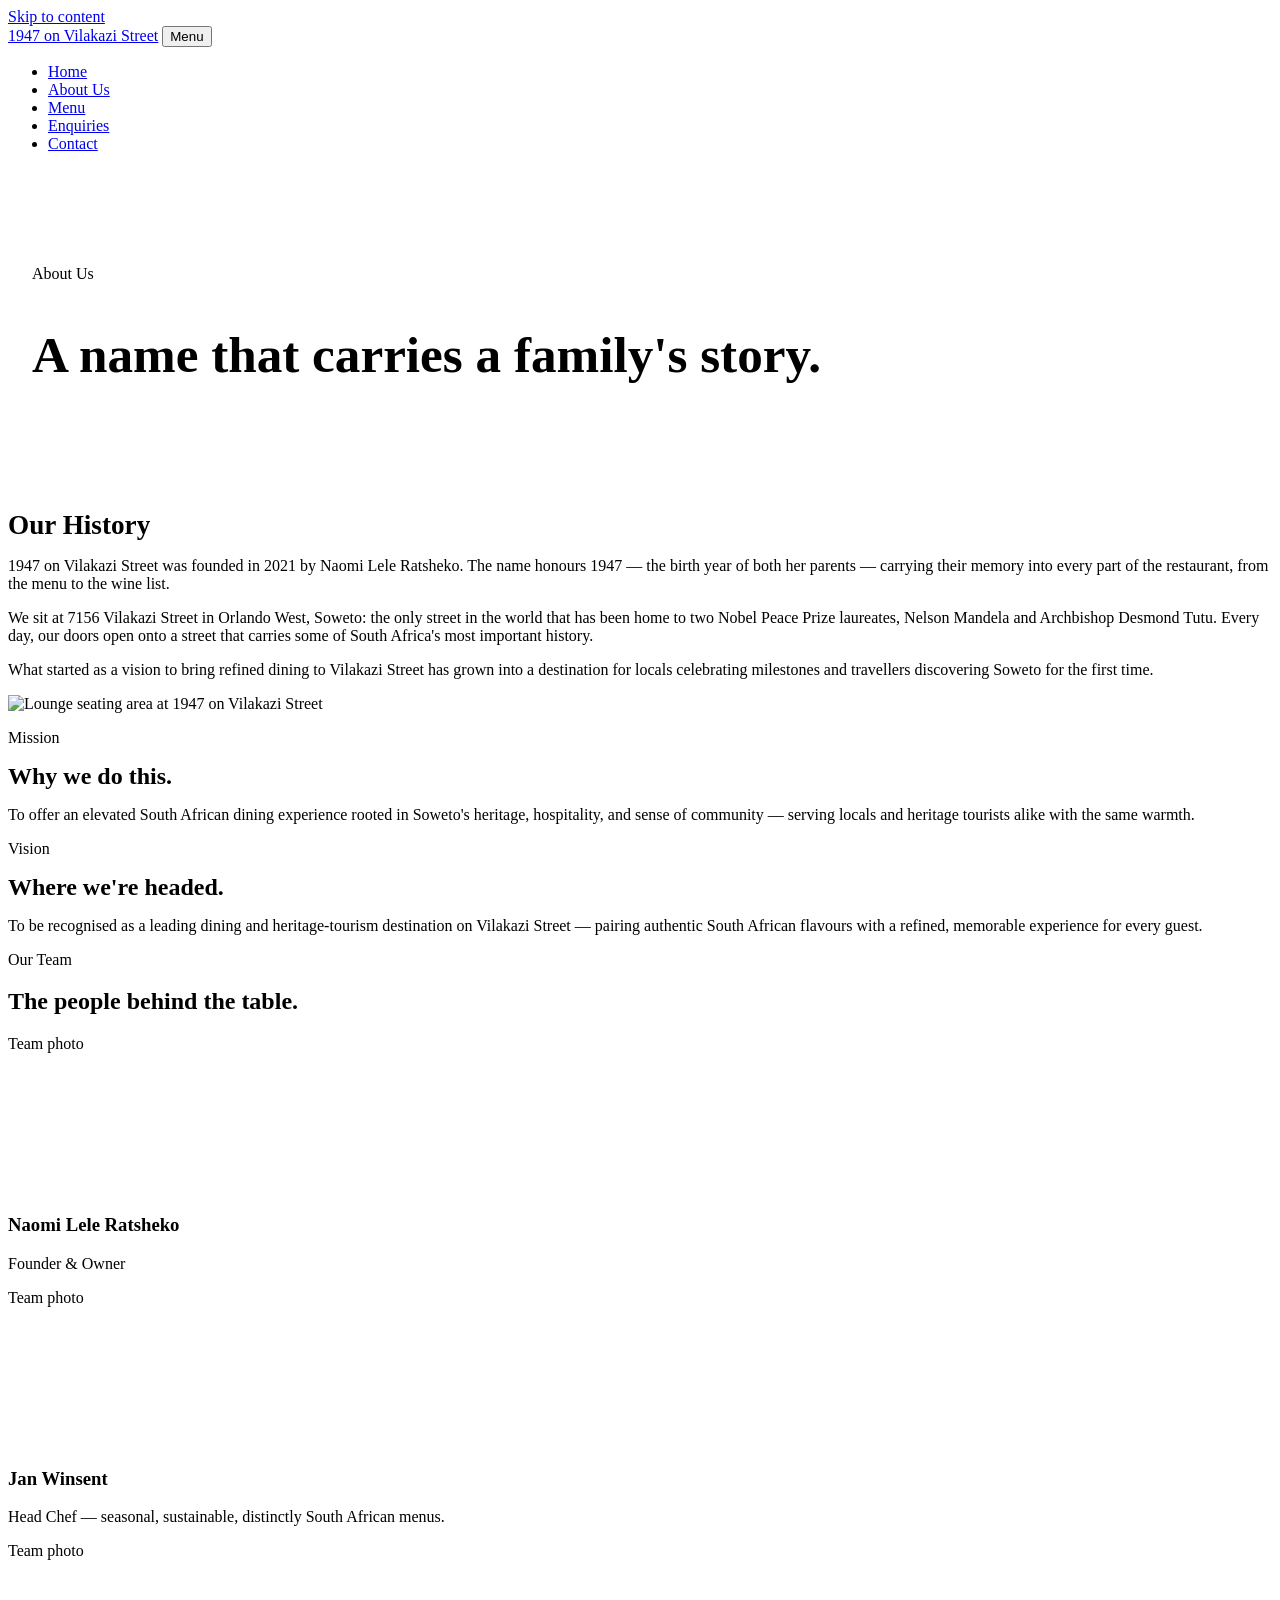
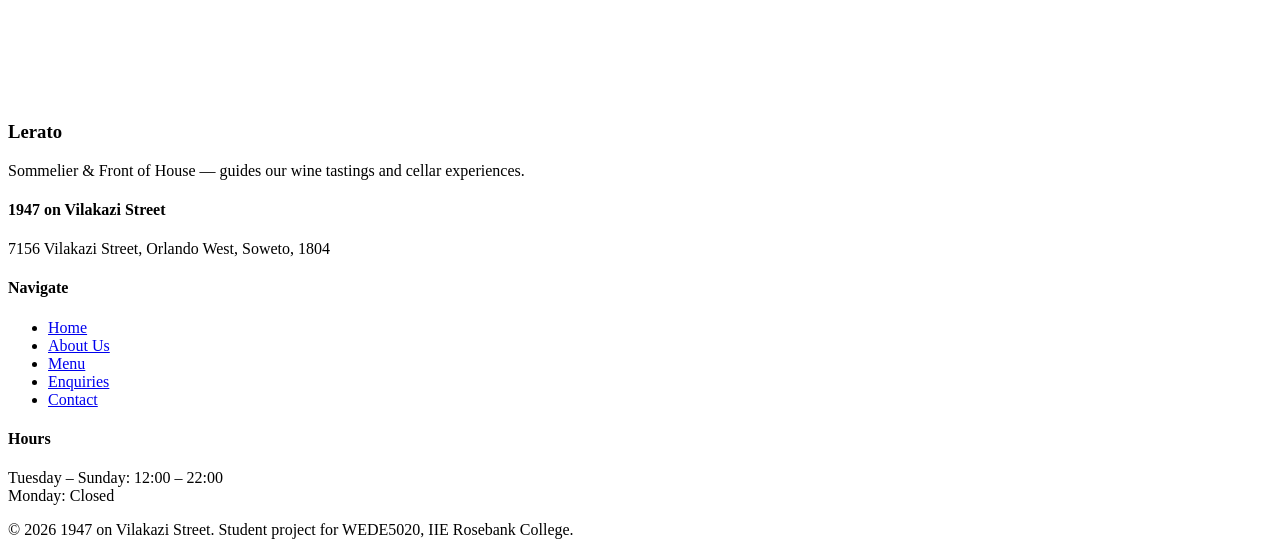
==== about.html @ f9e855d2 "Add files via upload" ====
<!DOCTYPE html>
<html lang="en">
<head>
<meta charset="UTF-8">
<meta name="viewport" content="width=device-width, initial-scale=1.0">
<title>About Us | 1947 on Vilakazi Street</title>
<meta name="description" content="The story behind 1947 on Vilakazi Street — founded in 2021 on Soweto's historic Vilakazi Street.">
<link rel="stylesheet" href="css/styles.css">
</head>
<body>

<a href="#main" class="skip-link">Skip to content</a>

<header class="site-header">
  <nav class="nav">
    <a href="index.html" class="brand"><span class="brand-year">1947</span> on Vilakazi Street</a>
    <button class="nav-toggle" aria-expanded="false" aria-controls="navLinks">Menu</button>
    <ul class="nav-links" id="navLinks">
      <li><a href="index.html">Home</a></li>
      <li><a href="about.html" aria-current="page">About Us</a></li>
      <li><a href="menu.html">Menu</a></li>
      <li><a href="enquiry.html">Enquiries</a></li>
      <li><a href="contact.html">Contact</a></li>
    </ul>
  </nav>
</header>

<main id="main">

  <section class="hero" style="padding:80px 24px 60px;">
    <div class="hero-inner">
      <p class="eyebrow">About Us</p>
      <h1 style="font-size:clamp(2rem,4.5vw,3.2rem);">A name that carries a family's story.</h1>
    </div>
  </section>

  <section>
    <div class="wrap">
      <div class="grid grid-2" style="align-items:start;">
        <div>
          <h2 style="font-family:var(--font-display); color:var(--burgundy-dark); font-size:1.7rem; margin-bottom:16px;">Our History</h2>
          <p style="margin-bottom:16px;">1947 on Vilakazi Street was founded in 2021 by Naomi Lele Ratsheko. The name honours 1947 — the birth year of both her parents — carrying their memory into every part of the restaurant, from the menu to the wine list.</p>
          <p style="margin-bottom:16px;">We sit at 7156 Vilakazi Street in Orlando West, Soweto: the only street in the world that has been home to two Nobel Peace Prize laureates, Nelson Mandela and Archbishop Desmond Tutu. Every day, our doors open onto a street that carries some of South Africa's most important history.</p>
          <p>What started as a vision to bring refined dining to Vilakazi Street has grown into a destination for locals celebrating milestones and travellers discovering Soweto for the first time.</p>
        </div>
        <img src="images/interior-lounge.jpeg" alt="Lounge seating area at 1947 on Vilakazi Street" style="aspect-ratio:3/4; object-fit:cover; width:100%;">
      </div>
    </div>
  </section>

  <section class="on-dark tight">
    <div class="wrap">
      <div class="grid grid-2">
        <div>
          <p class="eyebrow">Mission</p>
          <h2 style="margin:10px 0 14px;">Why we do this.</h2>
          <p>To offer an elevated South African dining experience rooted in Soweto's heritage, hospitality, and sense of community — serving locals and heritage tourists alike with the same warmth.</p>
        </div>
        <div>
          <p class="eyebrow">Vision</p>
          <h2 style="margin:10px 0 14px;">Where we're headed.</h2>
          <p>To be recognised as a leading dining and heritage-tourism destination on Vilakazi Street — pairing authentic South African flavours with a refined, memorable experience for every guest.</p>
        </div>
      </div>
    </div>
  </section>

  <section>
    <div class="wrap">
      <div class="section-head">
        <p class="eyebrow">Our Team</p>
        <h2>The people behind the table.</h2>
      </div>
      <div class="grid grid-3">
        <div class="card">
          <div class="img-placeholder" style="min-height:160px; margin-bottom:16px;">Team photo</div>
          <h3>Naomi Lele Ratsheko</h3>
          <p>Founder &amp; Owner</p>
        </div>
        <div class="card">
          <div class="img-placeholder" style="min-height:160px; margin-bottom:16px;">Team photo</div>
          <h3>Jan Winsent</h3>
          <p>Head Chef — seasonal, sustainable, distinctly South African menus.</p>
        </div>
        <div class="card">
          <div class="img-placeholder" style="min-height:160px; margin-bottom:16px;">Team photo</div>
          <h3>Lerato</h3>
          <p>Sommelier &amp; Front of House — guides our wine tastings and cellar experiences.</p>
        </div>
      </div>
    </div>
  </section>

</main>

<footer class="site-footer">
  <div class="wrap">
    <div class="footer-grid">
      <div>
        <h4>1947 on Vilakazi Street</h4>
        <p>7156 Vilakazi Street, Orlando West, Soweto, 1804</p>
      </div>
      <div>
        <h4>Navigate</h4>
        <ul>
          <li><a href="index.html">Home</a></li>
          <li><a href="about.html">About Us</a></li>
          <li><a href="menu.html">Menu</a></li>
          <li><a href="enquiry.html">Enquiries</a></li>
          <li><a href="contact.html">Contact</a></li>
        </ul>
      </div>
      <div>
        <h4>Hours</h4>
        <p>Tuesday – Sunday: 12:00 – 22:00<br>Monday: Closed</p>
      </div>
    </div>
    <div class="footer-bottom">&copy; 2026 1947 on Vilakazi Street. Student project for WEDE5020, IIE Rosebank College.</div>
  </div>
</footer>

<script src="js/script.js"></script>
</body>
</html>
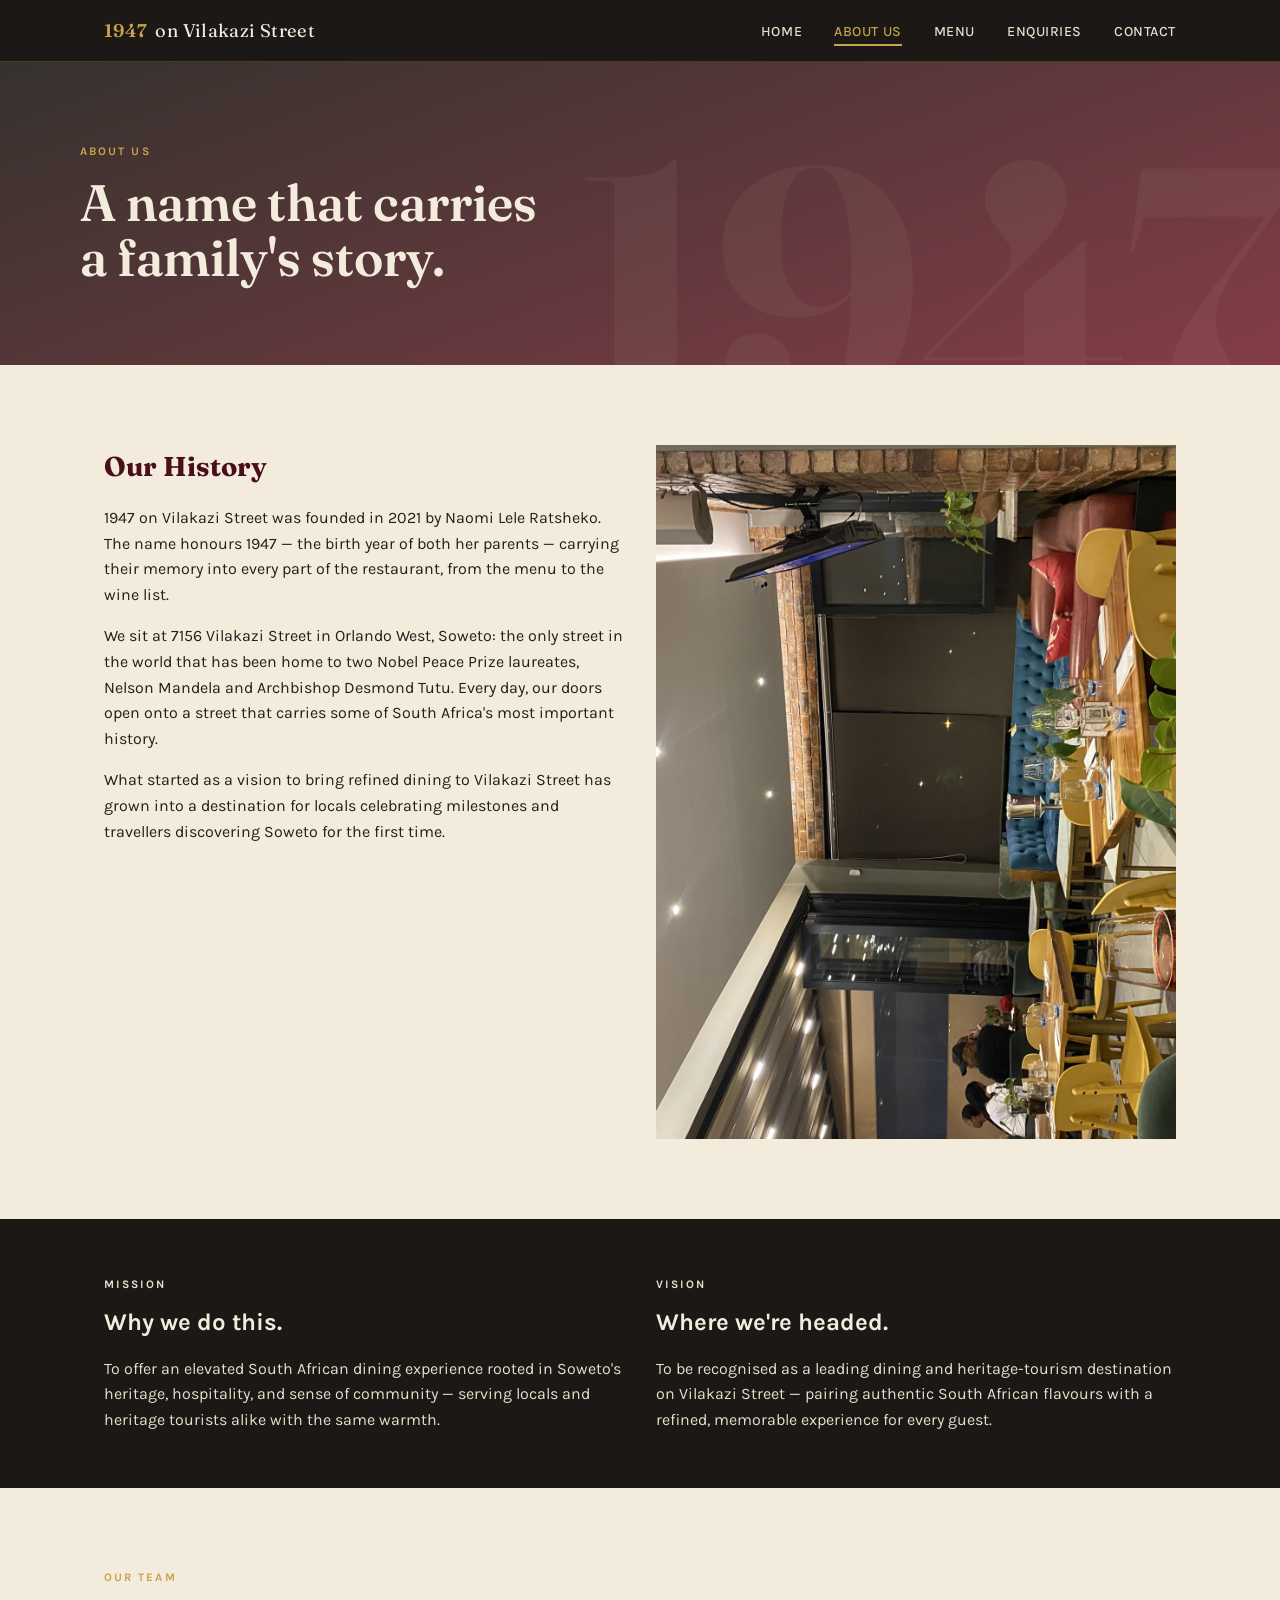
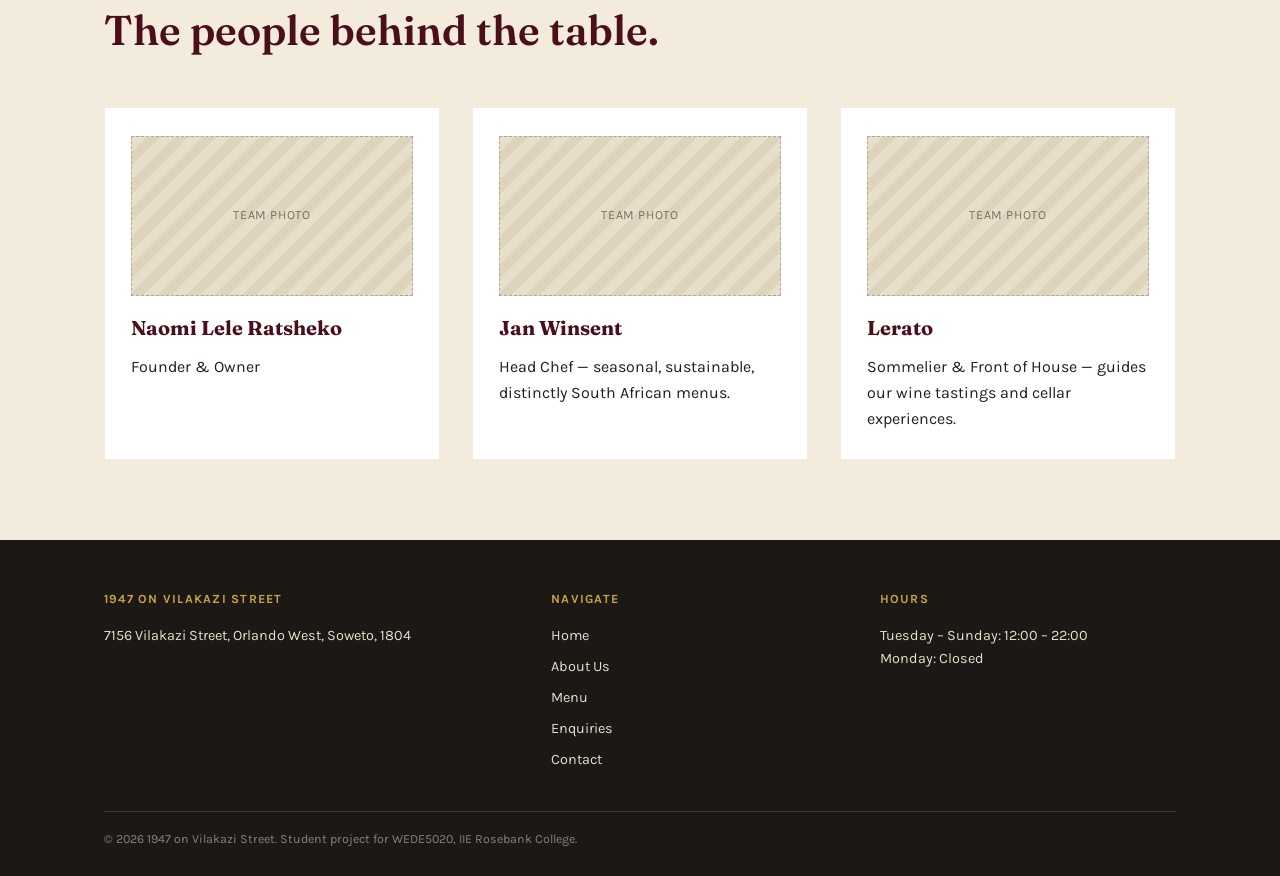
==== commit 3a490f13: "Fix stylesheet link and image source path" ====
--- a/about.html
+++ b/about.html
@@ -5,7 +5,7 @@
 <meta name="viewport" content="width=device-width, initial-scale=1.0">
 <title>About Us | 1947 on Vilakazi Street</title>
 <meta name="description" content="The story behind 1947 on Vilakazi Street — founded in 2021 on Soweto's historic Vilakazi Street.">
-<link rel="stylesheet" href="css/styles.css">
+<link rel="stylesheet" href="styles.css">
 </head>
 <body>
 
@@ -43,7 +43,7 @@
           <p style="margin-bottom:16px;">We sit at 7156 Vilakazi Street in Orlando West, Soweto: the only street in the world that has been home to two Nobel Peace Prize laureates, Nelson Mandela and Archbishop Desmond Tutu. Every day, our doors open onto a street that carries some of South Africa's most important history.</p>
           <p>What started as a vision to bring refined dining to Vilakazi Street has grown into a destination for locals celebrating milestones and travellers discovering Soweto for the first time.</p>
         </div>
-        <img src="images/interior-lounge.jpeg" alt="Lounge seating area at 1947 on Vilakazi Street" style="aspect-ratio:3/4; object-fit:cover; width:100%;">
+        <img src="interior-lounge.jpeg" alt="Lounge seating area at 1947 on Vilakazi Street" style="aspect-ratio:3/4; object-fit:cover; width:100%;">
       </div>
     </div>
   </section>
--- a/styles.css
+++ b/styles.css
@@ -0,0 +1,482 @@
+/* ============================================
+   1947 on Vilakazi Street — Stylesheet
+   Design tokens
+   Colour: burgundy #6B1626, charcoal #1B1815, gold #C9A24B, cream #F3ECDD
+   Type: Fraunces (display) / Karla (body)
+   ============================================ */
+
+@import url('https://fonts.googleapis.com/css2?family=Fraunces:opsz,wght@9..144,400;9..144,600;9..144,700&family=Karla:wght@400;500;700&display=swap');
+
+:root {
+  --burgundy: #6B1626;
+  --burgundy-dark: #4A0F1B;
+  --charcoal: #1B1815;
+  --gold: #C9A24B;
+  --gold-soft: #DCC084;
+  --cream: #F3ECDD;
+  --cream-dim: #E7DFCC;
+  --ink: #221E1B;
+
+  --font-display: 'Fraunces', Georgia, serif;
+  --font-body: 'Karla', -apple-system, sans-serif;
+
+  --radius: 2px;
+  --max-width: 1120px;
+}
+
+* { box-sizing: border-box; margin: 0; padding: 0; }
+
+html { scroll-behavior: smooth; }
+
+body {
+  font-family: var(--font-body);
+  color: var(--ink);
+  background: var(--cream);
+  line-height: 1.6;
+  -webkit-font-smoothing: antialiased;
+}
+
+img { max-width: 100%; display: block; }
+a { color: inherit; text-decoration: none; }
+
+/* Respect reduced motion */
+@media (prefers-reduced-motion: reduce) {
+  * { animation: none !important; transition: none !important; scroll-behavior: auto !important; }
+}
+
+/* ===== Layout helpers ===== */
+.wrap {
+  max-width: var(--max-width);
+  margin: 0 auto;
+  padding: 0 24px;
+}
+
+.eyebrow {
+  font-family: var(--font-body);
+  font-weight: 700;
+  letter-spacing: 0.18em;
+  text-transform: uppercase;
+  font-size: 0.72rem;
+  color: var(--gold);
+}
+
+.divider {
+  width: 56px;
+  height: 2px;
+  background: var(--gold);
+  margin: 18px 0;
+  border: none;
+}
+
+.divider.center { margin-left: auto; margin-right: auto; }
+
+/* ===== Header / Nav ===== */
+.site-header {
+  position: sticky;
+  top: 0;
+  z-index: 100;
+  background: var(--charcoal);
+  border-bottom: 1px solid rgba(201, 162, 74, 0.25);
+}
+
+.nav {
+  display: flex;
+  align-items: center;
+  justify-content: space-between;
+  max-width: var(--max-width);
+  margin: 0 auto;
+  padding: 16px 24px;
+}
+
+.brand {
+  font-family: var(--font-display);
+  color: var(--cream);
+  font-size: 1.15rem;
+  display: flex;
+  align-items: baseline;
+  gap: 8px;
+  letter-spacing: 0.02em;
+}
+
+.brand .brand-year {
+  color: var(--gold);
+  font-weight: 600;
+}
+
+.nav-links {
+  display: flex;
+  gap: 32px;
+  list-style: none;
+}
+
+.nav-links a {
+  color: var(--cream-dim);
+  font-size: 0.88rem;
+  letter-spacing: 0.04em;
+  text-transform: uppercase;
+  font-weight: 500;
+  position: relative;
+  padding: 4px 0;
+  transition: color 0.2s ease;
+}
+
+.nav-links a:hover,
+.nav-links a:focus-visible,
+.nav-links a[aria-current="page"] {
+  color: var(--gold);
+  outline: none;
+}
+
+.nav-links a[aria-current="page"]::after {
+  content: "";
+  position: absolute;
+  bottom: -2px; left: 0; right: 0;
+  height: 2px;
+  background: var(--gold);
+}
+
+.nav-toggle {
+  display: none;
+  background: none;
+  border: 1px solid var(--gold);
+  color: var(--gold);
+  font-size: 0.8rem;
+  letter-spacing: 0.08em;
+  text-transform: uppercase;
+  padding: 8px 14px;
+  cursor: pointer;
+  font-family: var(--font-body);
+}
+
+.nav-toggle:focus-visible,
+a:focus-visible,
+button:focus-visible,
+input:focus-visible,
+textarea:focus-visible,
+select:focus-visible {
+  outline: 2px solid var(--gold);
+  outline-offset: 3px;
+}
+
+@media (max-width: 760px) {
+  .nav-links {
+    display: none;
+    position: absolute;
+    top: 100%; left: 0; right: 0;
+    background: var(--charcoal);
+    flex-direction: column;
+    gap: 0;
+    padding: 8px 0 16px;
+    border-bottom: 1px solid rgba(201,162,74,0.25);
+  }
+  .nav-links.open { display: flex; }
+  .nav-links a { display: block; padding: 12px 24px; }
+  .nav-toggle { display: block; }
+}
+
+/* ===== Hero ===== */
+.hero {
+  background:
+    linear-gradient(160deg, rgba(27,24,21,0.88) 0%, rgba(107,22,38,0.82) 100%);
+  color: var(--cream);
+  padding: 110px 24px 90px;
+  position: relative;
+  overflow: hidden;
+}
+
+.hero::before {
+  content: "1947";
+  position: absolute;
+  right: -0.05em;
+  bottom: -0.28em;
+  font-family: var(--font-display);
+  font-size: 22rem;
+  font-weight: 700;
+  color: rgba(243, 236, 221, 0.045);
+  line-height: 1;
+  pointer-events: none;
+}
+
+.hero-inner {
+  max-width: var(--max-width);
+  margin: 0 auto;
+  position: relative;
+}
+
+.hero h1 {
+  font-family: var(--font-display);
+  font-size: clamp(2.4rem, 5.5vw, 4.2rem);
+  font-weight: 600;
+  line-height: 1.08;
+  max-width: 14ch;
+  margin: 14px 0 20px;
+}
+
+.hero p.lede {
+  font-size: 1.1rem;
+  max-width: 46ch;
+  color: var(--cream-dim);
+  margin-bottom: 34px;
+}
+
+.hero-actions { display: flex; gap: 16px; flex-wrap: wrap; }
+
+/* ===== Buttons ===== */
+.btn {
+  display: inline-block;
+  font-family: var(--font-body);
+  font-weight: 700;
+  letter-spacing: 0.05em;
+  text-transform: uppercase;
+  font-size: 0.82rem;
+  padding: 15px 30px;
+  border: 1px solid transparent;
+  cursor: pointer;
+  transition: transform 0.15s ease, background 0.2s ease, color 0.2s ease;
+}
+
+.btn-primary {
+  background: var(--gold);
+  color: var(--charcoal);
+}
+.btn-primary:hover { background: var(--gold-soft); transform: translateY(-1px); }
+
+.btn-outline {
+  background: transparent;
+  border-color: var(--cream-dim);
+  color: var(--cream);
+}
+.btn-outline:hover { border-color: var(--gold); color: var(--gold); }
+
+/* ===== Sections ===== */
+section { padding: 80px 0; }
+section.tight { padding: 56px 0; }
+
+.section-head { max-width: 60ch; margin-bottom: 44px; }
+.section-head h2 {
+  font-family: var(--font-display);
+  font-size: clamp(1.8rem, 3.4vw, 2.6rem);
+  font-weight: 600;
+  margin-top: 10px;
+  color: var(--burgundy-dark);
+}
+
+.on-dark { background: var(--charcoal); color: var(--cream); }
+.on-dark .section-head h2 { color: var(--cream); }
+.on-dark p { color: var(--cream-dim); }
+
+/* ===== Cards / grid ===== */
+.grid {
+  display: grid;
+  gap: 32px;
+}
+.grid-3 { grid-template-columns: repeat(3, 1fr); }
+.grid-2 { grid-template-columns: repeat(2, 1fr); }
+
+@media (max-width: 820px) {
+  .grid-3, .grid-2 { grid-template-columns: 1fr; }
+}
+
+.card {
+  background: #fff;
+  border: 1px solid rgba(27,24,21,0.08);
+  padding: 28px 26px;
+}
+
+.card h3 {
+  font-family: var(--font-display);
+  font-size: 1.25rem;
+  color: var(--burgundy-dark);
+  margin-bottom: 10px;
+}
+
+/* ===== Image placeholder blocks (swap with real photography) ===== */
+.img-placeholder {
+  background: repeating-linear-gradient(135deg, #E7DFCC, #E7DFCC 10px, #DED4BC 10px, #DED4BC 20px);
+  border: 1px dashed rgba(27,24,21,0.25);
+  display: flex;
+  align-items: center;
+  justify-content: center;
+  color: rgba(27,24,21,0.55);
+  font-size: 0.78rem;
+  letter-spacing: 0.05em;
+  text-transform: uppercase;
+  text-align: center;
+  padding: 20px;
+  min-height: 220px;
+}
+
+/* ===== Menu (signature element: dotted-leader pricing) ===== */
+.menu-category { margin-bottom: 48px; }
+.menu-category h3 {
+  font-family: var(--font-display);
+  font-size: 1.4rem;
+  color: var(--burgundy);
+  margin-bottom: 22px;
+}
+
+.menu-item {
+  display: flex;
+  align-items: baseline;
+  gap: 10px;
+  margin-bottom: 20px;
+}
+
+.menu-item .name {
+  font-weight: 700;
+  white-space: nowrap;
+}
+
+.menu-item .leader {
+  flex: 1;
+  border-bottom: 1px dotted rgba(27,24,21,0.35);
+  height: 0;
+  transform: translateY(-4px);
+}
+
+.menu-item .price {
+  font-family: 'Karla', monospace;
+  font-weight: 700;
+  color: var(--burgundy);
+  white-space: nowrap;
+}
+
+.menu-item .desc {
+  flex-basis: 100%;
+  font-size: 0.9rem;
+  color: #5a534c;
+  margin-top: -12px;
+}
+
+/* ===== Forms ===== */
+.form-grid {
+  display: grid;
+  gap: 20px;
+  max-width: 640px;
+}
+
+label {
+  display: block;
+  font-weight: 700;
+  font-size: 0.85rem;
+  letter-spacing: 0.03em;
+  text-transform: uppercase;
+  margin-bottom: 8px;
+  color: var(--burgundy-dark);
+}
+
+input, select, textarea {
+  width: 100%;
+  font-family: var(--font-body);
+  font-size: 1rem;
+  padding: 13px 14px;
+  border: 1px solid rgba(27,24,21,0.25);
+  background: #fff;
+  color: var(--ink);
+}
+
+textarea { resize: vertical; min-height: 130px; }
+
+.field-error {
+  color: var(--burgundy);
+  font-size: 0.82rem;
+  margin-top: 6px;
+  display: none;
+}
+
+.field.invalid input,
+.field.invalid select,
+.field.invalid textarea {
+  border-color: var(--burgundy);
+}
+.field.invalid .field-error { display: block; }
+
+.form-note {
+  font-size: 0.85rem;
+  color: #6b6355;
+  margin-top: 4px;
+}
+
+#formSuccess {
+  display: none;
+  background: #EFE8D9;
+  border-left: 3px solid var(--gold);
+  padding: 16px 18px;
+  margin-bottom: 24px;
+  font-weight: 500;
+}
+#formSuccess.show { display: block; }
+
+/* ===== Contact info list ===== */
+.info-list { list-style: none; }
+.info-list li {
+  padding: 14px 0;
+  border-bottom: 1px solid rgba(27,24,21,0.1);
+}
+.info-list .label {
+  display: block;
+  font-size: 0.75rem;
+  letter-spacing: 0.08em;
+  text-transform: uppercase;
+  color: var(--gold);
+  font-weight: 700;
+  margin-bottom: 4px;
+}
+
+.map-embed {
+  border: 1px solid rgba(27,24,21,0.15);
+  width: 100%;
+  height: 320px;
+}
+
+/* ===== Footer ===== */
+.site-footer {
+  background: var(--charcoal);
+  color: var(--cream-dim);
+  padding: 50px 0 26px;
+  font-size: 0.9rem;
+}
+
+.footer-grid {
+  display: grid;
+  grid-template-columns: 1.4fr 1fr 1fr;
+  gap: 32px;
+  margin-bottom: 32px;
+}
+
+@media (max-width: 700px) {
+  .footer-grid { grid-template-columns: 1fr; }
+}
+
+.site-footer h4 {
+  color: var(--gold);
+  font-family: var(--font-body);
+  font-size: 0.78rem;
+  letter-spacing: 0.1em;
+  text-transform: uppercase;
+  margin-bottom: 14px;
+}
+
+.site-footer ul { list-style: none; }
+.site-footer li { margin-bottom: 8px; }
+.site-footer a:hover { color: var(--gold); }
+
+.footer-bottom {
+  border-top: 1px solid rgba(201,162,74,0.2);
+  padding-top: 18px;
+  font-size: 0.78rem;
+  color: #8a8276;
+}
+
+/* ===== Skip link (accessibility) ===== */
+.skip-link {
+  position: absolute;
+  left: -999px;
+  top: 0;
+  background: var(--gold);
+  color: var(--charcoal);
+  padding: 10px 16px;
+  z-index: 200;
+  font-weight: 700;
+}
+.skip-link:focus { left: 12px; top: 12px; }
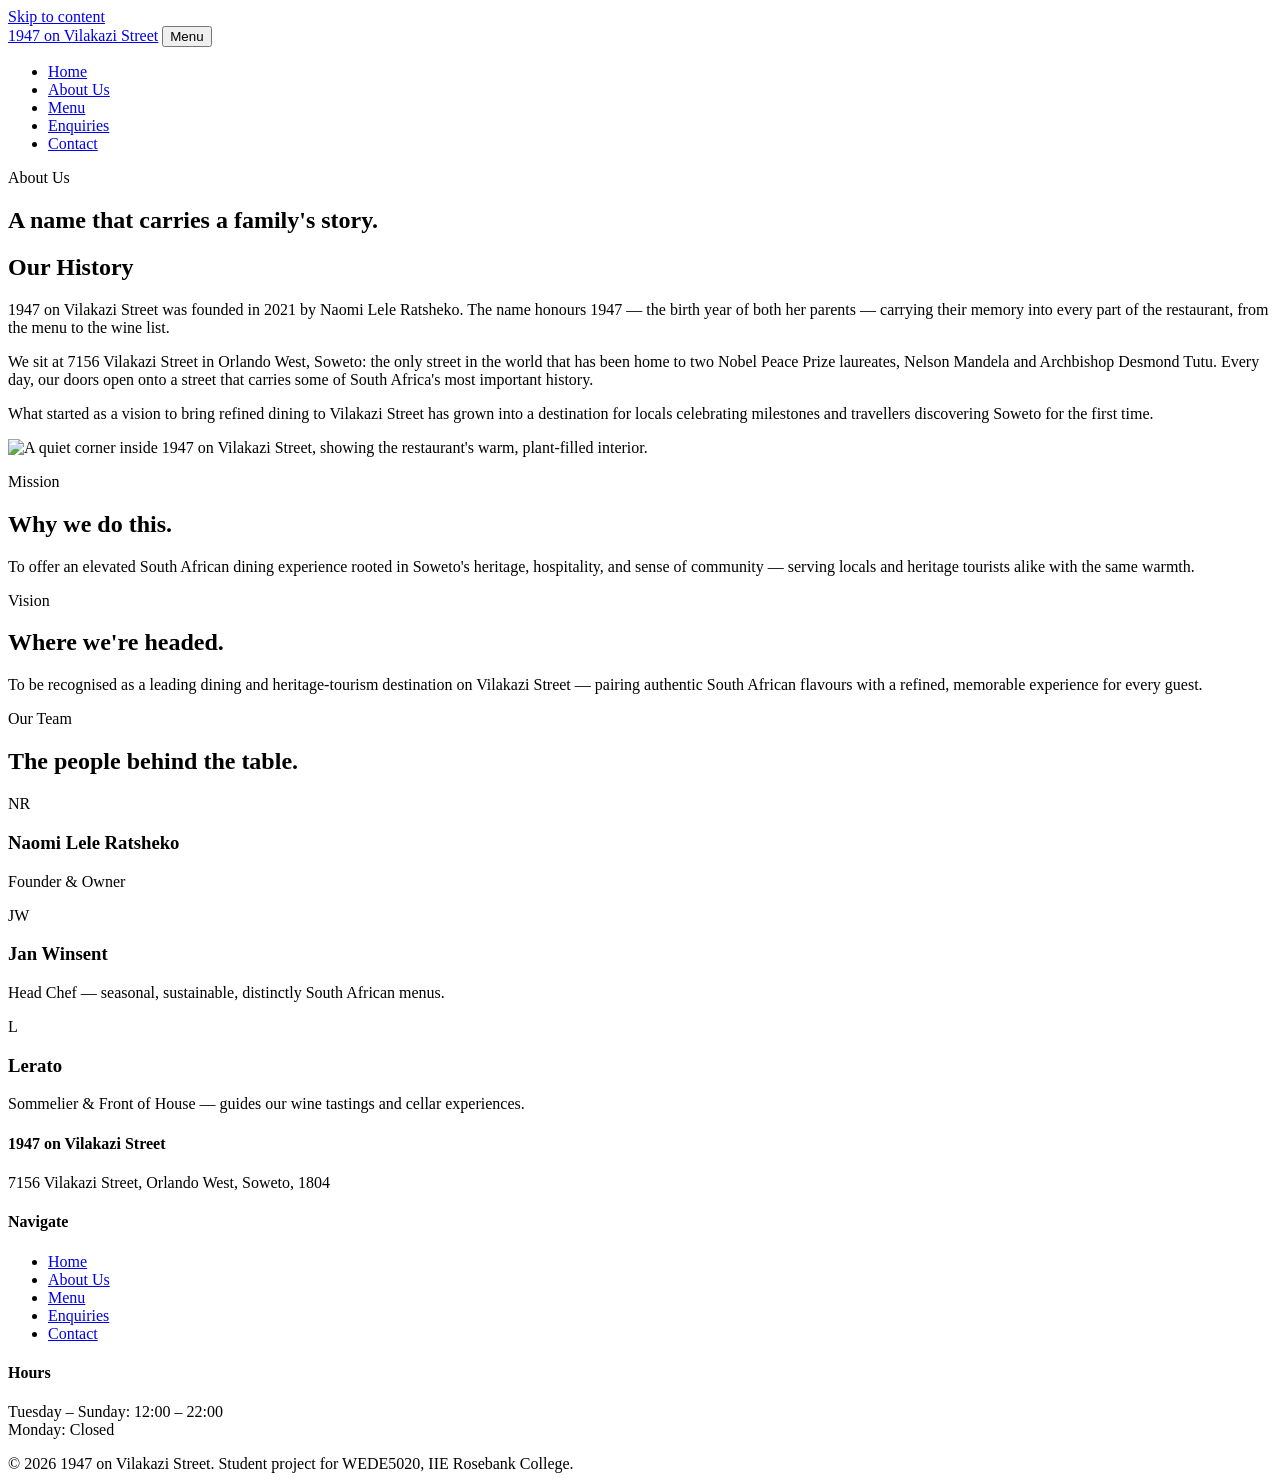
==== commit fcfafe25: "Update HTML pages for part 2" ====
--- a/about.html
+++ b/about.html
@@ -5,7 +5,7 @@
 <meta name="viewport" content="width=device-width, initial-scale=1.0">
 <title>About Us | 1947 on Vilakazi Street</title>
 <meta name="description" content="The story behind 1947 on Vilakazi Street — founded in 2021 on Soweto's historic Vilakazi Street.">
-<link rel="stylesheet" href="styles.css">
+<link rel="stylesheet" href="css/styles.css">
 </head>
 <body>
 
@@ -27,23 +27,29 @@
 
 <main id="main">
 
-  <section class="hero" style="padding:80px 24px 60px;">
+  <section class="hero hero--sm">
     <div class="hero-inner">
       <p class="eyebrow">About Us</p>
-      <h1 style="font-size:clamp(2rem,4.5vw,3.2rem);">A name that carries a family's story.</h1>
+      <h1 class="hero-title-sm">A name that carries a family's story.</h1>
     </div>
   </section>
 
   <section>
     <div class="wrap">
-      <div class="grid grid-2" style="align-items:start;">
+      <div class="grid grid-2 start-v">
         <div>
-          <h2 style="font-family:var(--font-display); color:var(--burgundy-dark); font-size:1.7rem; margin-bottom:16px;">Our History</h2>
-          <p style="margin-bottom:16px;">1947 on Vilakazi Street was founded in 2021 by Naomi Lele Ratsheko. The name honours 1947 — the birth year of both her parents — carrying their memory into every part of the restaurant, from the menu to the wine list.</p>
-          <p style="margin-bottom:16px;">We sit at 7156 Vilakazi Street in Orlando West, Soweto: the only street in the world that has been home to two Nobel Peace Prize laureates, Nelson Mandela and Archbishop Desmond Tutu. Every day, our doors open onto a street that carries some of South Africa's most important history.</p>
+          <h2 class="title-md">Our History</h2>
+          <p class="mb-sm">1947 on Vilakazi Street was founded in 2021 by Naomi Lele Ratsheko. The name honours 1947 — the birth year of both her parents — carrying their memory into every part of the restaurant, from the menu to the wine list.</p>
+          <p class="mb-sm">We sit at 7156 Vilakazi Street in Orlando West, Soweto: the only street in the world that has been home to two Nobel Peace Prize laureates, Nelson Mandela and Archbishop Desmond Tutu. Every day, our doors open onto a street that carries some of South Africa's most important history.</p>
           <p>What started as a vision to bring refined dining to Vilakazi Street has grown into a destination for locals celebrating milestones and travellers discovering Soweto for the first time.</p>
         </div>
-        <img src="interior-lounge.jpeg" alt="Lounge seating area at 1947 on Vilakazi Street" style="aspect-ratio:3/4; object-fit:cover; width:100%;">
+        <div class="photo-frame photo-3-4">
+          <picture>
+            <source srcset="images/about-history-400.jpg 400w, images/about-history-800.jpg 800w, images/about-history-1200.jpg 1200w"
+                    sizes="(max-width: 820px) 100vw, 50vw">
+            <img src="images/about-history-800.jpg" alt="A quiet corner inside 1947 on Vilakazi Street, showing the restaurant's warm, plant-filled interior." loading="lazy" width="1121" height="1495">
+          </picture>
+        </div>
       </div>
     </div>
   </section>
@@ -53,12 +59,12 @@
       <div class="grid grid-2">
         <div>
           <p class="eyebrow">Mission</p>
-          <h2 style="margin:10px 0 14px;">Why we do this.</h2>
+          <h2 class="title-sm">Why we do this.</h2>
           <p>To offer an elevated South African dining experience rooted in Soweto's heritage, hospitality, and sense of community — serving locals and heritage tourists alike with the same warmth.</p>
         </div>
         <div>
           <p class="eyebrow">Vision</p>
-          <h2 style="margin:10px 0 14px;">Where we're headed.</h2>
+          <h2 class="title-sm">Where we're headed.</h2>
           <p>To be recognised as a leading dining and heritage-tourism destination on Vilakazi Street — pairing authentic South African flavours with a refined, memorable experience for every guest.</p>
         </div>
       </div>
@@ -73,17 +79,17 @@
       </div>
       <div class="grid grid-3">
         <div class="card">
-          <div class="img-placeholder" style="min-height:160px; margin-bottom:16px;">Team photo</div>
+          <div class="avatar" aria-hidden="true">NR</div>
           <h3>Naomi Lele Ratsheko</h3>
           <p>Founder &amp; Owner</p>
         </div>
         <div class="card">
-          <div class="img-placeholder" style="min-height:160px; margin-bottom:16px;">Team photo</div>
+          <div class="avatar" aria-hidden="true">JW</div>
           <h3>Jan Winsent</h3>
           <p>Head Chef — seasonal, sustainable, distinctly South African menus.</p>
         </div>
         <div class="card">
-          <div class="img-placeholder" style="min-height:160px; margin-bottom:16px;">Team photo</div>
+          <div class="avatar" aria-hidden="true">L</div>
           <h3>Lerato</h3>
           <p>Sommelier &amp; Front of House — guides our wine tastings and cellar experiences.</p>
         </div>
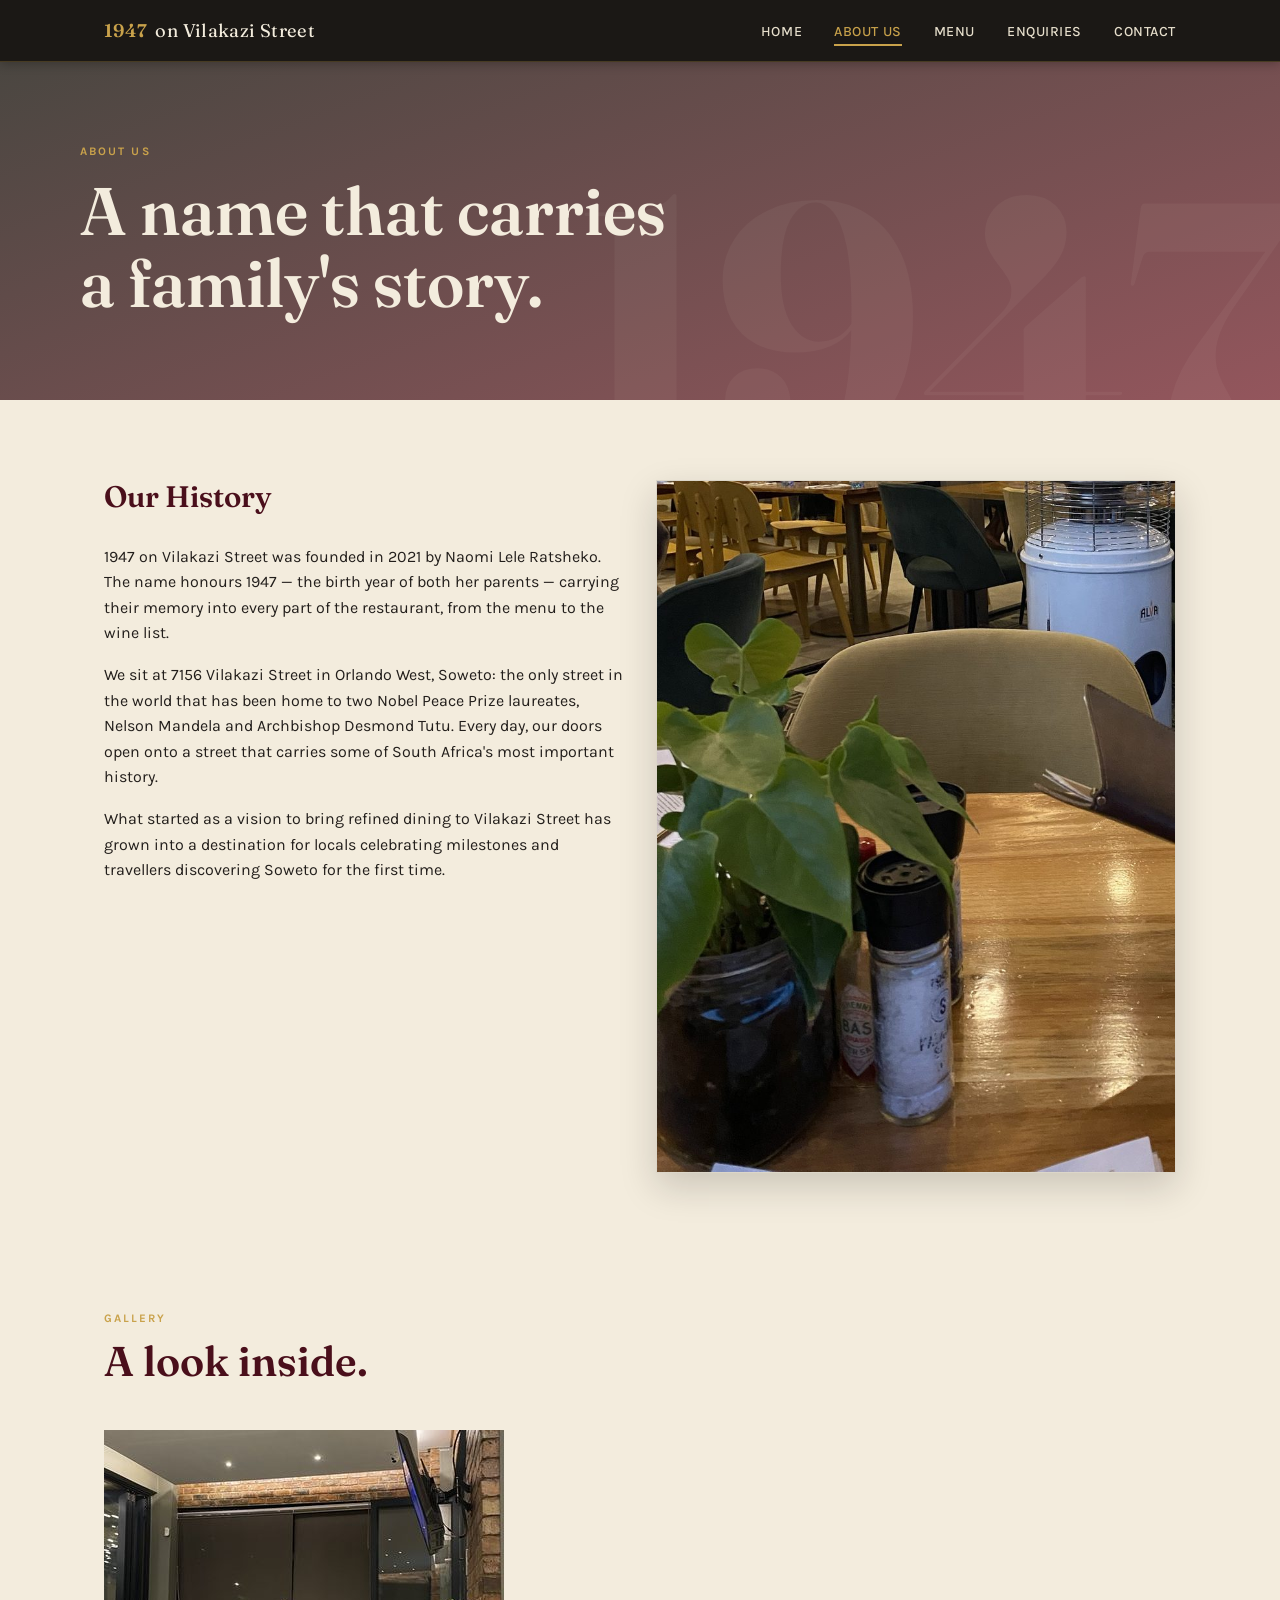
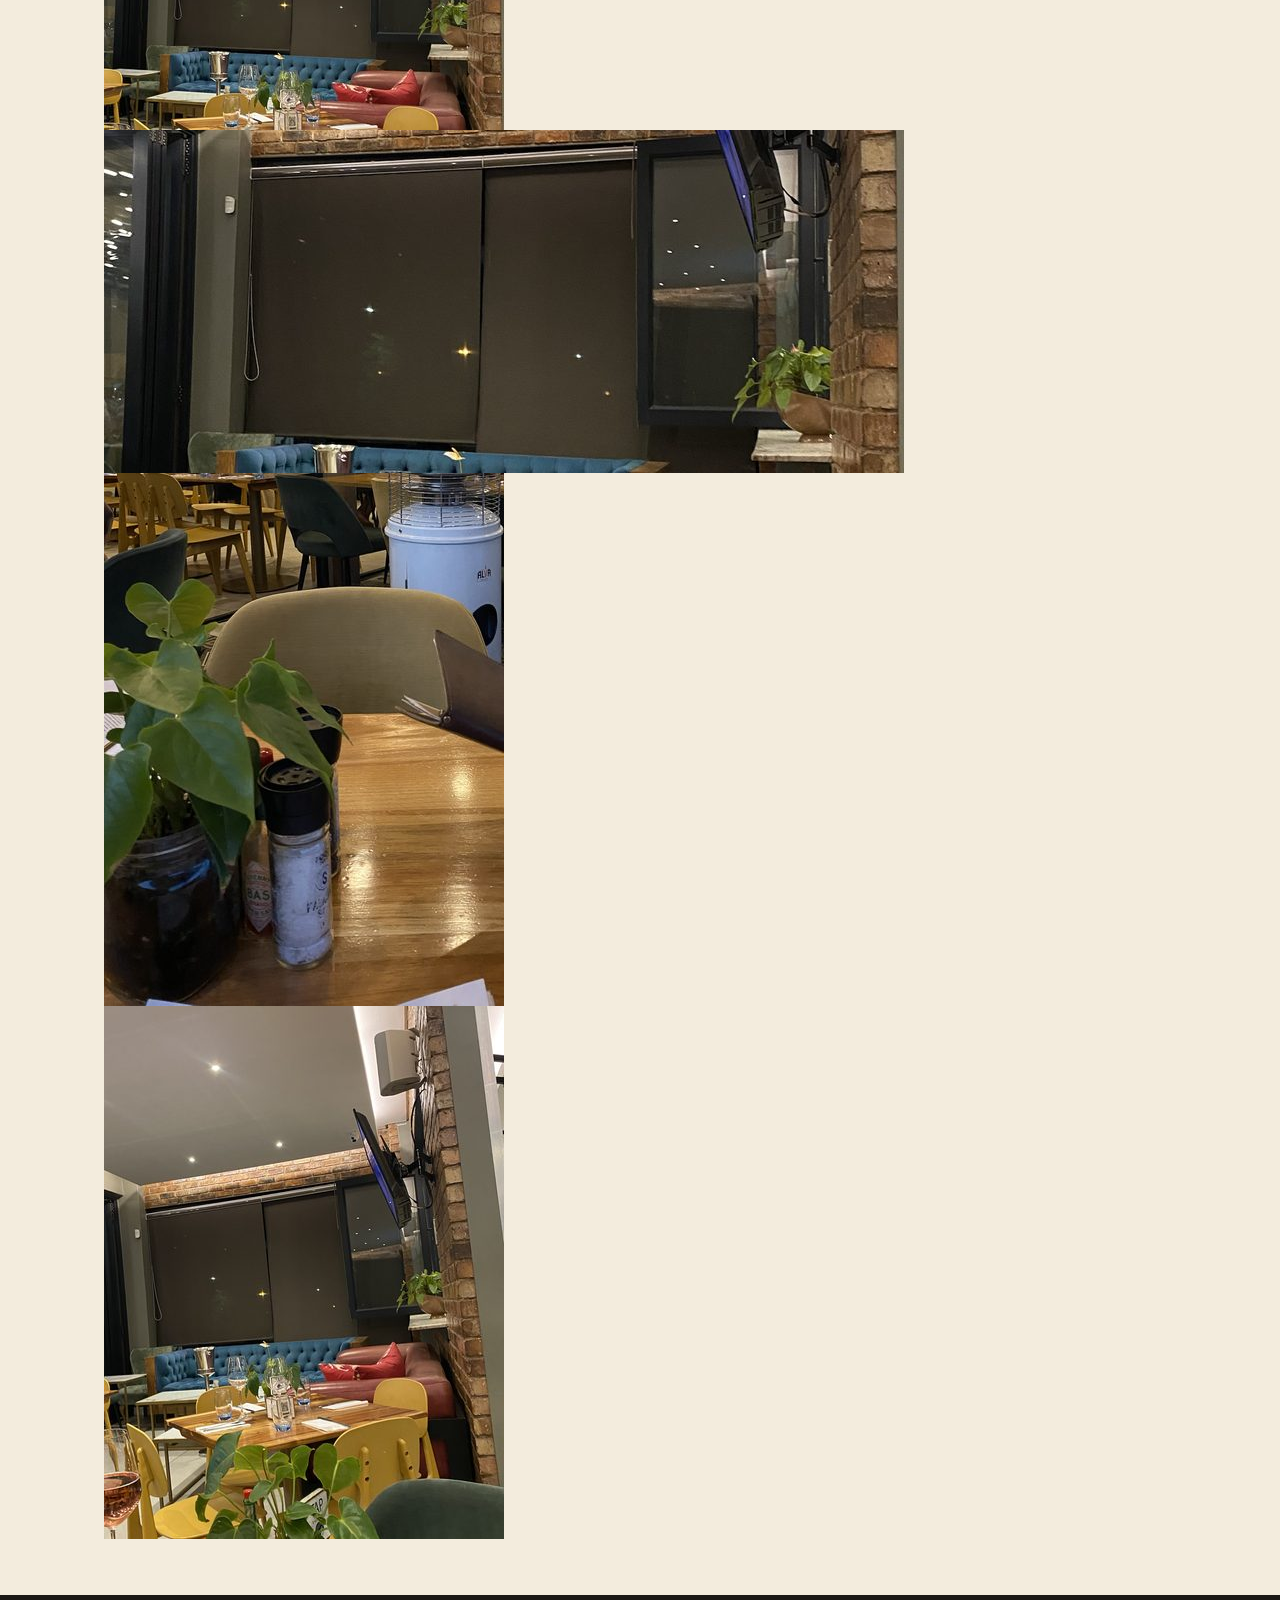
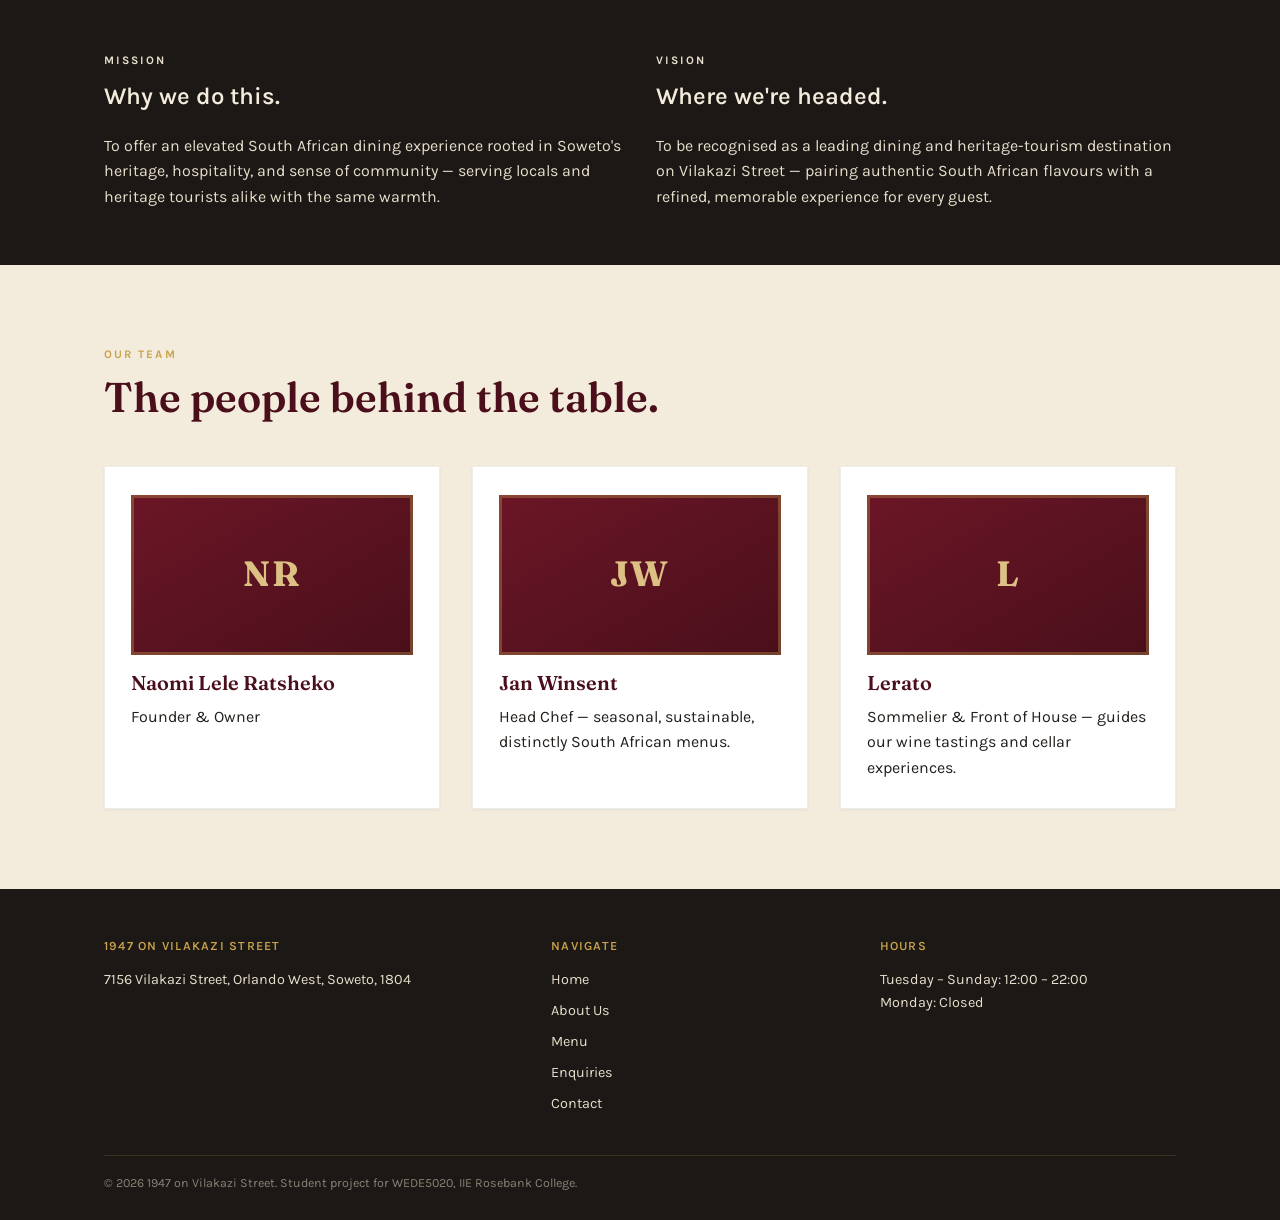
==== commit c94bb41b: "part 3 pages and files" ====
--- a/about.html
+++ b/about.html
@@ -5,6 +5,17 @@
 <meta name="viewport" content="width=device-width, initial-scale=1.0">
 <title>About Us | 1947 on Vilakazi Street</title>
 <meta name="description" content="The story behind 1947 on Vilakazi Street — founded in 2021 on Soweto's historic Vilakazi Street.">
+<meta name="author" content="Vuyokazi Hlatshwayo">
+<meta name="theme-color" content="#1B1815">
+<link rel="canonical" href="https://YOUR-SITE.netlify.app/about.html">
+<meta property="og:type" content="website">
+<meta property="og:title" content="About Us | 1947 on Vilakazi Street">
+<meta property="og:description" content="The story behind 1947 on Vilakazi Street — founded in 2021 on Soweto's historic Vilakazi Street.">
+<meta property="og:image" content="https://YOUR-SITE.netlify.app/images/home-hero-1400.jpg">
+<meta property="og:url" content="https://YOUR-SITE.netlify.app/about.html">
+<link rel="preconnect" href="https://fonts.googleapis.com">
+<link rel="preconnect" href="https://fonts.gstatic.com" crossorigin>
+<link rel="stylesheet" href="https://fonts.googleapis.com/css2?family=Fraunces:opsz,wght@9..144,400;9..144,600;9..144,700&family=Karla:wght@400;500;700&display=swap">
 <link rel="stylesheet" href="css/styles.css">
 </head>
 <body>
@@ -51,6 +62,25 @@
           </picture>
         </div>
       </div>
+    </div>
+  </section>
+
+  <section class="tight">
+    <div class="wrap">
+      <div class="section-head">
+        <p class="eyebrow">Gallery</p>
+        <h2>A look inside.</h2>
+      </div>
+      <ul class="gallery">
+        <li><a href="images/home-interior-1200.jpg" class="gallery-link" data-caption="The main dining room, with exposed brick and blue tufted seating.">
+          <img src="images/home-interior-400.jpg" alt="Dining room at 1947 on Vilakazi Street with exposed brick walls, blue tufted seating and yellow chairs." loading="lazy" width="400" height="300"></a></li>
+        <li><a href="images/home-hero-1400.jpg" class="gallery-link" data-caption="The lounge, where guests settle in for drinks before dinner.">
+          <img src="images/home-hero-800.jpg" alt="Lounge area with blinds drawn, a leafy plant and cushioned seating." loading="lazy" width="800" height="343"></a></li>
+        <li><a href="images/about-history-1200.jpg" class="gallery-link" data-caption="A quiet corner of the restaurant, filled with greenery.">
+          <img src="images/about-history-400.jpg" alt="A leafy plant on a wooden table with chairs in the background." loading="lazy" width="400" height="533"></a></li>
+        <li><a href="images/menu-cellar-800.jpg" class="gallery-link" data-caption="A glass of rosé at a table in the lounge.">
+          <img src="images/menu-cellar-400.jpg" alt="A glass of rosé wine on a table in the lounge." loading="lazy" width="400" height="533"></a></li>
+      </ul>
     </div>
   </section>
 
@@ -125,6 +155,6 @@
   </div>
 </footer>
 
-<script src="js/script.js"></script>
+<script src="js/script.js" defer></script>
 </body>
 </html>
--- a/css/styles.css
+++ b/css/styles.css
@@ -0,0 +1,618 @@
+/* ============================================
+   1947 on Vilakazi Street — Stylesheet
+   Design tokens
+   Colour: burgundy #6B1626, charcoal #1B1815, gold #C9A24B, cream #F3ECDD
+   Type: Fraunces (display) / Karla (body)
+   ============================================ */
+
+@import url('https://fonts.googleapis.com/css2?family=Fraunces:opsz,wght@9..144,400;9..144,600;9..144,700&family=Karla:wght@400;500;700&display=swap');
+
+:root {
+  --burgundy: #6B1626;
+  --burgundy-dark: #4A0F1B;
+  --charcoal: #1B1815;
+  --gold: #C9A24B;
+  --gold-soft: #DCC084;
+  --cream: #F3ECDD;
+  --cream-dim: #E7DFCC;
+  --ink: #221E1B;
+
+  --font-display: 'Fraunces', Georgia, serif;
+  --font-body: 'Karla', -apple-system, sans-serif;
+
+  --radius: 2px;
+  --max-width: 1120px;
+}
+
+* { box-sizing: border-box; margin: 0; padding: 0; }
+
+html { scroll-behavior: smooth; }
+
+body {
+  font-family: var(--font-body);
+  color: var(--ink);
+  background: var(--cream);
+  line-height: 1.6;
+  -webkit-font-smoothing: antialiased;
+}
+
+img { max-width: 100%; display: block; }
+a { color: inherit; text-decoration: none; }
+
+/* Respect reduced motion */
+@media (prefers-reduced-motion: reduce) {
+  * { animation: none !important; transition: none !important; scroll-behavior: auto !important; }
+}
+
+/* ===== Layout helpers ===== */
+.wrap {
+  max-width: var(--max-width);
+  margin: 0 auto;
+  padding: 0 24px;
+}
+
+.eyebrow {
+  font-family: var(--font-body);
+  font-weight: 700;
+  letter-spacing: 0.18em;
+  text-transform: uppercase;
+  font-size: 0.72rem;
+  color: var(--gold);
+}
+
+.divider {
+  width: 56px;
+  height: 2px;
+  background: var(--gold);
+  margin: 18px 0;
+  border: none;
+}
+
+.divider.center { margin-left: auto; margin-right: auto; }
+
+/* ===== Header / Nav ===== */
+.site-header {
+  position: sticky;
+  top: 0;
+  z-index: 100;
+  background: var(--charcoal);
+  border-bottom: 1px solid rgba(201, 162, 74, 0.25);
+}
+
+.nav {
+  display: flex;
+  align-items: center;
+  justify-content: space-between;
+  max-width: var(--max-width);
+  margin: 0 auto;
+  padding: 16px 24px;
+}
+
+.brand {
+  font-family: var(--font-display);
+  color: var(--cream);
+  font-size: 1.15rem;
+  display: flex;
+  align-items: baseline;
+  gap: 8px;
+  letter-spacing: 0.02em;
+}
+
+.brand .brand-year {
+  color: var(--gold);
+  font-weight: 600;
+}
+
+.nav-links {
+  display: flex;
+  gap: 32px;
+  list-style: none;
+}
+
+.nav-links a {
+  color: var(--cream-dim);
+  font-size: 0.88rem;
+  letter-spacing: 0.04em;
+  text-transform: uppercase;
+  font-weight: 500;
+  position: relative;
+  padding: 4px 0;
+  transition: color 0.2s ease;
+}
+
+.nav-links a:hover,
+.nav-links a:focus-visible,
+.nav-links a[aria-current="page"] {
+  color: var(--gold);
+  outline: none;
+}
+
+.nav-links a[aria-current="page"]::after {
+  content: "";
+  position: absolute;
+  bottom: -2px; left: 0; right: 0;
+  height: 2px;
+  background: var(--gold);
+}
+
+.nav-toggle {
+  display: none;
+  background: none;
+  border: 1px solid var(--gold);
+  color: var(--gold);
+  font-size: 0.8rem;
+  letter-spacing: 0.08em;
+  text-transform: uppercase;
+  padding: 8px 14px;
+  cursor: pointer;
+  font-family: var(--font-body);
+}
+
+.nav-toggle:focus-visible,
+a:focus-visible,
+button:focus-visible,
+input:focus-visible,
+textarea:focus-visible,
+select:focus-visible {
+  outline: 2px solid var(--gold);
+  outline-offset: 3px;
+}
+
+@media (max-width: 760px) {
+  .nav-links {
+    display: none;
+    position: absolute;
+    top: 100%; left: 0; right: 0;
+    background: var(--charcoal);
+    flex-direction: column;
+    gap: 0;
+    padding: 8px 0 16px;
+    border-bottom: 1px solid rgba(201,162,74,0.25);
+  }
+  .nav-links.open { display: flex; }
+  .nav-links a { display: block; padding: 12px 24px; }
+  .nav-toggle { display: block; }
+}
+
+/* ===== Hero ===== */
+.hero {
+  background:
+    linear-gradient(160deg, rgba(27,24,21,0.78) 0%, rgba(107,22,38,0.7) 100%);
+  color: var(--cream);
+  padding: 110px 24px 90px;
+  position: relative;
+  overflow: hidden;
+}
+
+.hero::before {
+  content: "1947";
+  position: absolute;
+  right: -0.05em;
+  bottom: -0.28em;
+  font-family: var(--font-display);
+  font-size: 22rem;
+  font-weight: 700;
+  color: rgba(243, 236, 221, 0.045);
+  line-height: 1;
+  pointer-events: none;
+}
+
+.hero-inner {
+  max-width: var(--max-width);
+  margin: 0 auto;
+  position: relative;
+}
+
+.hero h1 {
+  font-family: var(--font-display);
+  font-size: clamp(2.4rem, 5.5vw, 4.2rem);
+  font-weight: 600;
+  line-height: 1.08;
+  max-width: 14ch;
+  margin: 14px 0 20px;
+}
+
+.hero p.lede {
+  font-size: 1.1rem;
+  max-width: 46ch;
+  color: var(--cream-dim);
+  margin-bottom: 34px;
+}
+
+.hero-actions { display: flex; gap: 16px; flex-wrap: wrap; }
+
+/* Smaller hero variant used on interior pages (About, Menu, Contact, Enquiries) */
+.hero--sm { padding: 80px 24px 60px; }
+.hero-title-sm { font-size: var(--step3); }
+
+/* ===== Buttons ===== */
+.btn {
+  display: inline-block;
+  font-family: var(--font-body);
+  font-weight: 700;
+  letter-spacing: 0.05em;
+  text-transform: uppercase;
+  font-size: 0.82rem;
+  padding: 15px 30px;
+  border: 1px solid transparent;
+  cursor: pointer;
+  transition: transform 0.15s ease, background 0.2s ease, color 0.2s ease;
+}
+
+.btn-primary {
+  background: var(--gold);
+  color: var(--charcoal);
+}
+.btn-primary:hover { background: var(--gold-soft); transform: translateY(-1px); }
+
+.btn-outline {
+  background: transparent;
+  border-color: var(--cream-dim);
+  color: var(--cream);
+}
+.btn-outline:hover { border-color: var(--gold); color: var(--gold); }
+
+/* ===== Sections ===== */
+section { padding: 80px 0; }
+section.tight { padding: 56px 0; }
+
+.section-head { max-width: 60ch; margin-bottom: 44px; }
+.section-head h2 {
+  font-family: var(--font-display);
+  font-size: clamp(1.8rem, 3.4vw, 2.6rem);
+  font-weight: 600;
+  margin-top: 10px;
+  color: var(--burgundy-dark);
+}
+
+.on-dark { background: var(--charcoal); color: var(--cream); }
+.on-dark .section-head h2 { color: var(--cream); }
+.on-dark p { color: var(--cream-dim); }
+
+/* ===== Cards / grid ===== */
+.grid {
+  display: grid;
+  gap: 32px;
+}
+.grid-3 { grid-template-columns: repeat(3, 1fr); }
+.grid-2 { grid-template-columns: repeat(2, 1fr); }
+
+@media (max-width: 820px) {
+  .grid-3, .grid-2 { grid-template-columns: 1fr; }
+}
+
+.card {
+  background: #fff;
+  border: 1px solid rgba(27,24,21,0.08);
+  padding: 28px 26px;
+}
+
+.card h3 {
+  font-family: var(--font-display);
+  font-size: 1.25rem;
+  color: var(--burgundy-dark);
+  margin-bottom: 10px;
+}
+
+/* ===== Image placeholder blocks (swap with real photography) ===== */
+.img-placeholder {
+  background: repeating-linear-gradient(135deg, #E7DFCC, #E7DFCC 10px, #DED4BC 10px, #DED4BC 20px);
+  border: 1px dashed rgba(27,24,21,0.25);
+  display: flex;
+  align-items: center;
+  justify-content: center;
+  color: rgba(27,24,21,0.55);
+  font-size: 0.78rem;
+  letter-spacing: 0.05em;
+  text-transform: uppercase;
+  text-align: center;
+  padding: 20px;
+  min-height: 220px;
+}
+
+/* ===== Menu (signature element: dotted-leader pricing) ===== */
+.menu-category { margin-bottom: 48px; }
+.menu-category h3 {
+  font-family: var(--font-display);
+  font-size: 1.4rem;
+  color: var(--burgundy);
+  margin-bottom: 22px;
+}
+
+.menu-item {
+  display: flex;
+  align-items: baseline;
+  gap: 10px;
+  margin-bottom: 20px;
+}
+
+.menu-item .name {
+  font-weight: 700;
+  white-space: nowrap;
+}
+
+.menu-item .leader {
+  flex: 1;
+  border-bottom: 1px dotted rgba(27,24,21,0.35);
+  height: 0;
+  transform: translateY(-4px);
+}
+
+.menu-item .price {
+  font-family: 'Karla', monospace;
+  font-weight: 700;
+  color: var(--burgundy);
+  white-space: nowrap;
+}
+
+.menu-item .desc {
+  flex-basis: 100%;
+  font-size: 0.9rem;
+  color: #5a534c;
+  margin-top: -12px;
+}
+
+/* ===== Forms ===== */
+.form-grid {
+  display: grid;
+  gap: 20px;
+  max-width: 640px;
+}
+
+label {
+  display: block;
+  font-weight: 700;
+  font-size: 0.85rem;
+  letter-spacing: 0.03em;
+  text-transform: uppercase;
+  margin-bottom: 8px;
+  color: var(--burgundy-dark);
+}
+
+input, select, textarea {
+  width: 100%;
+  font-family: var(--font-body);
+  font-size: 1rem;
+  padding: 13px 14px;
+  border: 1px solid rgba(27,24,21,0.25);
+  background: #fff;
+  color: var(--ink);
+}
+
+textarea { resize: vertical; min-height: 130px; }
+
+.field-error {
+  color: var(--burgundy);
+  font-size: 0.82rem;
+  margin-top: 6px;
+  display: none;
+}
+
+.field.invalid input,
+.field.invalid select,
+.field.invalid textarea {
+  border-color: var(--burgundy);
+}
+.field.invalid .field-error { display: block; }
+
+.form-note {
+  font-size: 0.85rem;
+  color: #6b6355;
+  margin-top: 4px;
+}
+
+#formSuccess {
+  display: none;
+  background: #EFE8D9;
+  border-left: 3px solid var(--gold);
+  padding: 16px 18px;
+  margin-bottom: 24px;
+  font-weight: 500;
+}
+#formSuccess.show { display: block; }
+
+/* ===== Contact info list ===== */
+.info-list { list-style: none; }
+.info-list li {
+  padding: 14px 0;
+  border-bottom: 1px solid rgba(27,24,21,0.1);
+}
+.info-list .label {
+  display: block;
+  font-size: 0.75rem;
+  letter-spacing: 0.08em;
+  text-transform: uppercase;
+  color: var(--gold);
+  font-weight: 700;
+  margin-bottom: 4px;
+}
+
+.map-embed {
+  border: 1px solid rgba(27,24,21,0.15);
+  width: 100%;
+  height: 320px;
+}
+
+/* ===== Footer ===== */
+.site-footer {
+  background: var(--charcoal);
+  color: var(--cream-dim);
+  padding: 50px 0 26px;
+  font-size: 0.9rem;
+}
+
+.footer-grid {
+  display: grid;
+  grid-template-columns: 1.4fr 1fr 1fr;
+  gap: 32px;
+  margin-bottom: 32px;
+}
+
+@media (max-width: 700px) {
+  .footer-grid { grid-template-columns: 1fr; }
+}
+
+.site-footer h4 {
+  color: var(--gold);
+  font-family: var(--font-body);
+  font-size: 0.78rem;
+  letter-spacing: 0.1em;
+  text-transform: uppercase;
+  margin-bottom: 14px;
+}
+
+.site-footer ul { list-style: none; }
+.site-footer li { margin-bottom: 8px; }
+.site-footer a:hover { color: var(--gold); }
+
+.footer-bottom {
+  border-top: 1px solid rgba(201,162,74,0.2);
+  padding-top: 18px;
+  font-size: 0.78rem;
+  color: #8a8276;
+}
+
+/* ===== Skip link (accessibility) ===== */
+.skip-link {
+  position: absolute;
+  left: -999px;
+  top: 0;
+  background: var(--gold);
+  color: var(--charcoal);
+  padding: 10px 16px;
+  z-index: 200;
+  font-weight: 700;
+}
+.skip-link:focus { left: 12px; top: 12px; }
+
+/* ============================================
+   PART 2 ADDITIONS
+   ============================================ */
+
+/* ===== Extended CSS reset ===== */
+ul, ol { list-style: none; }
+img, picture, video, iframe { max-width: 100%; display: block; }
+h1, h2, h3, h4 { font-weight: 600; line-height: 1.15; }
+button, input, select, textarea { font: inherit; color: inherit; }
+
+/* ===== Typography scale (harmonious type ramp) =====
+   Base 1rem, ratio ~1.25, fluid with clamp() so it also
+   answers the responsive/relative-units requirement. */
+:root {
+  --step-1: clamp(0.83rem, 0.8rem + 0.15vw, 0.9rem);
+  --step0:  1rem;
+  --step1:  clamp(1.2rem, 1.1rem + 0.5vw, 1.35rem);
+  --step2:  clamp(1.5rem, 1.3rem + 1vw, 1.85rem);
+  --step3:  clamp(1.9rem, 1.5rem + 2vw, 2.6rem);
+  --step4:  clamp(2.4rem, 1.8rem + 3vw, 4.2rem);
+}
+
+/* ===== Utility classes (replace repeated inline styles) ===== */
+.title-lg {
+  font-family: var(--font-display);
+  font-size: var(--step3);
+  color: var(--burgundy-dark);
+  margin: 0.75em 0 1.1em;
+}
+.on-dark .title-lg { color: var(--cream); }
+
+.title-md {
+  font-family: var(--font-display);
+  color: var(--burgundy-dark);
+  font-size: var(--step2);
+  margin-bottom: 1em;
+}
+
+.title-sm { margin: 0.6em 0 0.9em; }
+.subheading {
+  font-family: var(--font-display);
+  color: var(--burgundy-dark);
+  margin: 1.75em 0 0.75em;
+}
+.measure { max-width: 52ch; }
+.mb-sm { margin-bottom: 1em; }
+.mb-md { margin-bottom: 1.25em; }
+.mb-lg { margin-bottom: 2.2em; }
+.mt-lg { margin-top: 2.2em; }
+.wrap--narrow { max-width: 840px; }
+.center-v { align-items: center; }
+.start-v { align-items: start; }
+.text-center { text-align: center; }
+
+.btn-outline-burgundy {
+  border-color: var(--burgundy);
+  color: var(--burgundy);
+}
+.btn-outline-burgundy:hover { background: var(--burgundy); color: var(--cream); }
+
+.card--on-dark {
+  background: transparent;
+  border-color: rgba(243, 236, 221, 0.15);
+}
+.card--on-dark h3 { color: var(--gold); }
+
+/* ===== Interactive states ===== */
+.btn:active { transform: translateY(1px) scale(0.98); }
+.btn-primary:active { background: var(--gold); }
+.nav-links a:active { color: var(--gold-soft); }
+.card:hover { box-shadow: 0 10px 28px rgba(27, 24, 21, 0.1); transform: translateY(-2px); }
+.card { transition: transform 0.18s ease, box-shadow 0.18s ease; box-shadow: 0 1px 3px rgba(27,24,21,0.06); }
+
+/* ===== Sticky header shadow ===== */
+.site-header { box-shadow: 0 2px 10px rgba(0,0,0,0.25); }
+
+/* ===== Responsive photography ===== */
+.photo-frame {
+  overflow: hidden;
+  border: 1px solid rgba(27, 24, 21, 0.1);
+  box-shadow: 0 14px 34px rgba(27, 24, 21, 0.18);
+}
+.photo-frame img {
+  width: 100%;
+  height: 100%;
+  object-fit: cover;
+}
+.photo-4-3 { aspect-ratio: 4 / 3; }
+.photo-3-4 { aspect-ratio: 3 / 4; }
+
+.photo-frame--hero {
+  position: absolute;
+  inset: 0;
+  z-index: 0;
+}
+.photo-frame--hero img {
+  width: 100%;
+  height: 100%;
+  object-fit: cover;
+  opacity: 0.7;
+}
+.hero { isolation: isolate; }
+.hero-inner { z-index: 1; }
+
+/* ===== Team avatar placeholders (no photography available) ===== */
+.avatar {
+  min-height: 160px;
+  margin-bottom: 16px;
+  display: flex;
+  align-items: center;
+  justify-content: center;
+  background: linear-gradient(150deg, var(--burgundy) 0%, var(--burgundy-dark) 100%);
+  color: var(--gold-soft);
+  font-family: var(--font-display);
+  font-size: 2.2rem;
+  font-weight: 700;
+  letter-spacing: 0.05em;
+  box-shadow: inset 0 0 0 3px rgba(201,162,74,0.35);
+}
+
+/* ===== Breakpoints =====
+   Desktop: default (>820px)
+   Tablet:  ≤820px  (see .grid-3/.grid-2 stacking above)
+   Mobile:  ≤480px  (fine-tuning below) */
+@media (max-width: 480px) {
+  .hero { padding: 70px 18px 50px; }
+  .wrap { padding: 0 18px; }
+  section { padding: 56px 0; }
+  .btn { width: 100%; text-align: center; }
+  .hero-actions { flex-direction: column; }
+}
